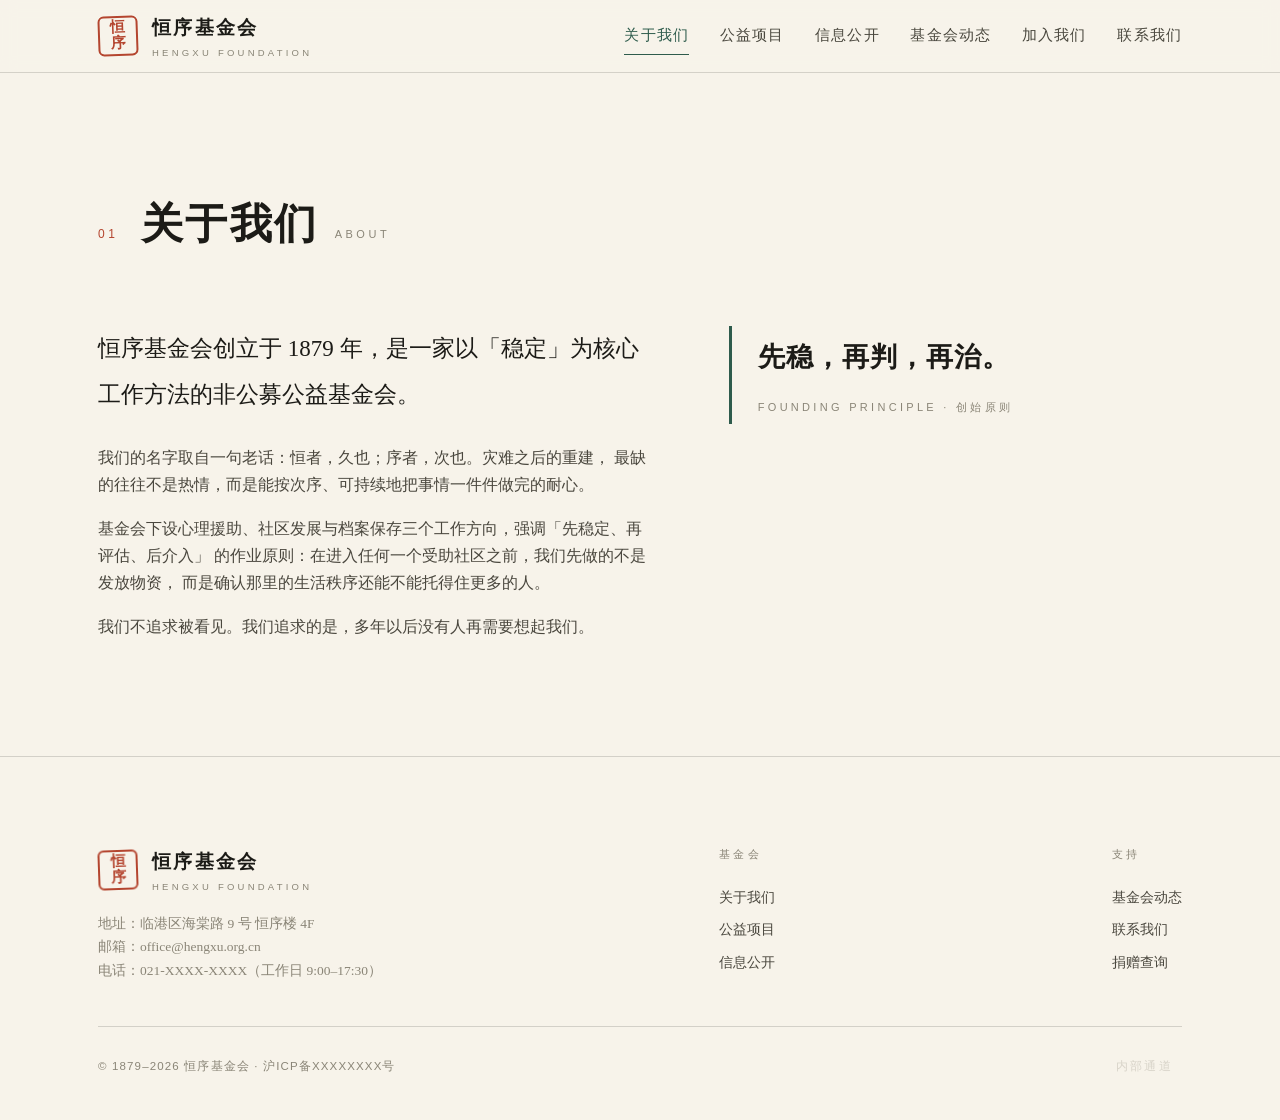
==== about.html @ d423c6a9 "surface: split legacy SPA into six standalone pages + shared main.js - index/about/programs/disclosu" ====
<!DOCTYPE html>
<html lang="zh-CN">
<head>
<meta charset="utf-8">
<meta name="viewport" content="width=device-width, initial-scale=1.0">
<title>关于我们 · 恒序基金会</title>
<link rel="stylesheet" href="assets/style.css">
</head>
<body>
<header class="site-head">
  <div class="wrap head-in">
    <a class="brand" href="index.html">
      <span class="seal">恒<br>序</span>
      <span class="brand-name">恒序基金会<span class="brand-en">HENGXU FOUNDATION</span></span>
    </a>
    <nav class="nav">
      <a href="about.html">关于我们</a>
      <a href="programs.html">公益项目</a>
      <a href="disclosure.html">信息公开</a>
      <a href="news.html">基金会动态</a>
      <a href="join.html">加入我们</a>
      <a href="#contact">联系我们</a>
    </nav>
  </div>
</header>
<main>
<section class="block" id="about">
  <div class="wrap">
    <div class="sec-head">
      <span class="sec-no">01</span>
      <h2 class="sec-title">关于我们<small>ABOUT</small></h2>
    </div>
    <div class="about-grid">
      <div>
        <p class="about-lede">
          恒序基金会创立于 1879 年，是一家以「稳定」为核心工作方法的非公募公益基金会。
        </p>
        <div class="about-body">
          <p>
            我们的名字取自一句老话：恒者，久也；序者，次也。灾难之后的重建，
            最缺的往往不是热情，而是能按次序、可持续地把事情一件件做完的耐心。
          </p>
          <p>
            基金会下设心理援助、社区发展与档案保存三个工作方向，强调「先稳定、再评估、后介入」
            的作业原则：在进入任何一个受助社区之前，我们先做的不是发放物资，
            而是确认那里的生活秩序还能不能托得住更多的人。
          </p>
          <p>
            我们不追求被看见。我们追求的是，多年以后没有人再需要想起我们。
          </p>
        </div>
      </div>
      <div class="motto">
        先稳，再判，再治。
        <small>FOUNDING PRINCIPLE · 创始原则</small>
      </div>
    </div>
  </div>
</section>
</main>

<footer class="site-foot" id="contact">
  <div class="wrap">
    <div class="foot-grid">
      <div class="foot-brand">
        <a class="brand" href="index.html">
          <span class="seal">恒<br>序</span>
          <span class="brand-name">恒序基金会<span class="brand-en">HENGXU FOUNDATION</span></span>
        </a>
        <p>地址：临港区海棠路 9 号 恒序楼 4F<br>邮箱：office@hengxu.org.cn<br>电话：021-XXXX-XXXX（工作日 9:00–17:30）</p>
      </div>
      <div class="foot-col">
        <h5>基金会</h5>
        <a href="about.html">关于我们</a>
        <a href="programs.html">公益项目</a>
        <a href="disclosure.html">信息公开</a>
      </div>
      <div class="foot-col">
        <h5>支持</h5>
        <a href="news.html">基金会动态</a>
        <a href="#contact">联系我们</a>
        <a href="disclosure.html">捐赠查询</a>
      </div>
    </div>
    <div class="foot-base">
      <span>© 1879–2026 恒序基金会 · 沪ICP备XXXXXXXX号</span>
      <span class="backdoor" id="backdoor" title="">内部通道</span>
    </div>
  </div>
</footer>
<script src="assets/bbs-data.js"></script>
<script src="assets/main.js"></script>
</body>
</html>
---- assets/style.css ----
/* ============ 表页面公共样式：恒序基金会 ============ */
:root{
  --paper:#F7F3EA;
  --paper-dim:#EFE9DC;
  --ink:#1C1B17;
  --ink-soft:#4A473E;
  --muted:#8A8577;
  --pine:#2E5B4C;
  --pine-deep:#1F4036;
  --cinnabar:#B4452F;
  --hairline:rgba(28,27,23,.16);
  --serif:"Noto Serif SC","Songti SC","STSong","SimSun",serif;
  --sans:-apple-system,"PingFang SC","Microsoft YaHei","Helvetica Neue",sans-serif;
}
*{margin:0;padding:0;box-sizing:border-box}
html{scroll-behavior:smooth}
body{background:var(--paper);color:var(--ink);font-family:var(--serif);-webkit-font-smoothing:antialiased;line-height:1.75}
::selection{background:var(--pine);color:var(--paper)}
a{color:inherit;text-decoration:none}
.wrap{max-width:1180px;margin:0 auto;padding:0 clamp(20px,4vw,48px)}

/* 顶部 */
.site-head{border-bottom:1px solid var(--hairline);position:sticky;top:0;background:rgba(247,243,234,.92);backdrop-filter:blur(8px);z-index:50}
.head-in{display:flex;align-items:center;justify-content:space-between;height:72px}
.brand{display:flex;align-items:center;gap:14px}
.seal{width:40px;height:40px;flex:none;border:2px solid var(--cinnabar);border-radius:6px;display:grid;place-items:center;color:var(--cinnabar);font-weight:700;font-size:15px;line-height:1.05;transform:rotate(-2deg)}
.brand-name{font-size:19px;font-weight:700;letter-spacing:.12em}
.brand-en{display:block;font-family:var(--sans);font-size:9.5px;letter-spacing:.34em;color:var(--muted);font-weight:400;margin-top:1px}
.nav{display:flex;gap:clamp(14px,2.4vw,32px);font-size:14.5px;letter-spacing:.08em}
.nav a{position:relative;padding:4px 0;color:var(--ink-soft);transition:color .25s}
.nav a:hover,.nav a.on{color:var(--pine)}
.nav a::after{content:"";position:absolute;left:0;bottom:-2px;width:0;height:1px;background:var(--pine);transition:width .3s}
.nav a:hover::after,.nav a.on::after{width:100%}
@media(max-width:820px){.nav{display:none}}

/* Hero */
.hero{padding:clamp(72px,11vw,150px) 0 clamp(56px,8vw,110px);border-bottom:1px solid var(--hairline)}
.eyebrow{font-family:var(--sans);font-size:11.5px;letter-spacing:.42em;color:var(--pine);display:flex;align-items:center;gap:14px;margin-bottom:34px;font-weight:500}
.eyebrow::before{content:"";width:42px;height:1px;background:var(--pine)}
.hero h1{font-size:clamp(38px,7.2vw,88px);font-weight:700;line-height:1.28;letter-spacing:.02em;max-width:16em}
.hero h1 em{font-style:normal;color:var(--pine)}
.hero-sub{margin-top:38px;max-width:34em;color:var(--ink-soft);font-size:clamp(15px,1.5vw,17.5px)}
.hero-meta{margin-top:56px;display:flex;gap:clamp(28px,6vw,88px);flex-wrap:wrap;border-top:1px solid var(--hairline);padding-top:30px}
.stat b{display:block;font-size:clamp(26px,3.2vw,40px);font-weight:700;letter-spacing:.02em}
.stat b small{font-size:.5em;font-weight:400}
.stat span{font-family:var(--sans);font-size:12px;letter-spacing:.22em;color:var(--muted)}

/* 章节 */
section.block{padding:clamp(64px,9vw,120px) 0;border-bottom:1px solid var(--hairline)}
.sec-head{display:flex;align-items:baseline;gap:22px;margin-bottom:clamp(36px,5vw,64px)}
.sec-no{font-family:var(--sans);font-size:12px;letter-spacing:.3em;color:var(--cinnabar)}
.sec-title{font-size:clamp(26px,3.6vw,42px);font-weight:700;letter-spacing:.06em}
.sec-title small{font-family:var(--sans);font-size:11px;letter-spacing:.32em;color:var(--muted);margin-left:16px;font-weight:400}

/* 关于 */
.about-grid{display:grid;grid-template-columns:1.1fr .9fr;gap:clamp(32px,6vw,90px)}
@media(max-width:820px){.about-grid{grid-template-columns:1fr}}
.about-lede{font-size:clamp(18px,2.1vw,23px);line-height:2;font-weight:500}
.about-body{margin-top:26px;color:var(--ink-soft);font-size:15.5px}
.about-body p+p{margin-top:1.1em}
.motto{border-left:3px solid var(--pine);padding:6px 0 6px 26px;font-size:clamp(20px,2.4vw,27px);font-weight:700;line-height:1.9;letter-spacing:.04em;align-self:start;position:sticky;top:110px}
.motto small{display:block;font-family:var(--sans);font-weight:400;font-size:11px;letter-spacing:.3em;color:var(--muted);margin-top:14px}

/* 项目 */
.prog{border-top:1px solid var(--hairline)}
.prog-row{display:grid;grid-template-columns:90px 1fr 1.2fr auto;gap:clamp(18px,4vw,56px);align-items:baseline;padding:clamp(26px,3.6vw,42px) 0;border-bottom:1px solid var(--hairline);transition:background .3s}
.prog-row:hover{background:var(--paper-dim)}
.prog-idx{font-family:var(--sans);font-size:12px;letter-spacing:.2em;color:var(--muted)}
.prog-name{font-size:clamp(20px,2.6vw,30px);font-weight:700;letter-spacing:.04em}
.prog-name small{display:block;font-family:var(--sans);font-size:10.5px;letter-spacing:.26em;color:var(--pine);font-weight:500;margin-top:6px}
.prog-desc{color:var(--ink-soft);font-size:15px;max-width:38em}
.prog-tag{font-family:var(--sans);font-size:11px;letter-spacing:.18em;color:var(--cinnabar);white-space:nowrap}
@media(max-width:820px){.prog-row{grid-template-columns:1fr;gap:10px}}

/* 信息披露 */
.disc-grid{display:grid;grid-template-columns:repeat(3,1fr);gap:1px;background:var(--hairline);border:1px solid var(--hairline)}
@media(max-width:820px){.disc-grid{grid-template-columns:1fr}}
.disc{background:var(--paper);padding:clamp(28px,3.4vw,44px)}
.disc h4{font-size:18px;letter-spacing:.06em;margin-bottom:14px}
.disc h4::before{content:"—";color:var(--cinnabar);margin-right:10px}
.disc p{font-size:14px;color:var(--ink-soft)}
.disc .yr{font-family:var(--sans);font-size:11px;letter-spacing:.26em;color:var(--muted);display:block;margin-bottom:16px}

/* 动态 */
.news-item{display:grid;grid-template-columns:150px 1fr;gap:clamp(16px,3vw,48px);padding:22px 0;border-bottom:1px solid var(--hairline);align-items:baseline}
.news-item time{font-family:var(--sans);font-size:12.5px;letter-spacing:.14em;color:var(--muted)}
.news-item h4{font-size:16.5px;font-weight:500;transition:color .25s}
.news-item:hover h4{color:var(--pine)}
.news-item h4::after{content:"→";margin-left:12px;color:var(--cinnabar);font-size:14px;opacity:0;transition:opacity .25s}
.news-item:hover h4::after{opacity:1}
.news-item p{grid-column:2;font-size:13.5px;color:var(--muted);margin-top:6px}

/* 内页头 */
.page-head{padding:clamp(56px,8vw,100px) 0 clamp(36px,5vw,60px);border-bottom:1px solid var(--hairline)}
.page-head h1{font-size:clamp(32px,5vw,58px);font-weight:700;letter-spacing:.04em;margin-top:26px}
.page-head .lead{margin-top:22px;max-width:36em;color:var(--ink-soft);font-size:clamp(15px,1.5vw,17px)}

/* 表格 */
.tbl{width:100%;border-collapse:collapse;font-size:14.5px}
.tbl th{font-family:var(--sans);font-size:11.5px;letter-spacing:.22em;color:var(--muted);font-weight:500;text-align:left;padding:12px 14px;border-bottom:1px solid var(--ink)}
.tbl td{padding:14px;border-bottom:1px solid var(--hairline);color:var(--ink-soft)}
.tbl td:first-child{color:var(--ink)}
.tbl tr:hover td{background:var(--paper-dim)}
.tbl .dl{color:var(--pine);cursor:pointer;white-space:nowrap}
.tbl .dl:hover{text-decoration:underline}

/* 时间线 */
.tl{border-left:2px solid var(--pine);margin-left:8px;padding-left:34px}
.tl-item{position:relative;padding-bottom:34px}
.tl-item::before{content:"";position:absolute;left:-42px;top:8px;width:12px;height:12px;background:var(--paper);border:2px solid var(--cinnabar);border-radius:50%}
.tl-item .yr{font-family:var(--sans);font-size:12px;letter-spacing:.26em;color:var(--cinnabar)}
.tl-item h4{font-size:18px;margin:6px 0}
.tl-item p{font-size:14px;color:var(--ink-soft);max-width:44em}

/* 加入我们 */
.join-grid{display:grid;grid-template-columns:repeat(3,1fr);gap:1px;background:var(--hairline);border:1px solid var(--hairline)}
@media(max-width:900px){.join-grid{grid-template-columns:1fr}}
.join-card{background:var(--paper);padding:clamp(28px,3.4vw,44px);display:flex;flex-direction:column}
.join-card h4{font-size:21px;letter-spacing:.05em;margin-bottom:4px}
.join-card .jc-en{font-family:var(--sans);font-size:10.5px;letter-spacing:.3em;color:var(--pine);margin-bottom:18px}
.join-card ul{list-style:none;font-size:14px;color:var(--ink-soft);flex:1}
.join-card li{padding:7px 0 7px 18px;position:relative;border-bottom:1px dashed var(--hairline)}
.join-card li::before{content:"·";position:absolute;left:2px;color:var(--cinnabar);font-weight:700}
.req-list{list-style:none;font-size:15px}
.req-list li{padding:12px 0 12px 26px;position:relative;border-bottom:1px dashed var(--hairline);color:var(--ink-soft)}
.req-list li::before{content:"—";position:absolute;left:0;color:var(--pine)}
.form{background:var(--paper-dim);border:1px solid var(--hairline);padding:clamp(28px,4vw,52px)}
.f-row{display:grid;grid-template-columns:1fr 1fr;gap:22px}
@media(max-width:700px){.f-row{grid-template-columns:1fr}}
.f-field{margin-bottom:22px}
.f-field label{display:block;font-family:var(--sans);font-size:11px;letter-spacing:.26em;color:var(--ink-soft);margin-bottom:8px}
.f-field input,.f-field select,.f-field textarea{width:100%;background:var(--paper);border:1px solid var(--hairline);font-family:var(--serif);font-size:15px;padding:11px 14px;color:var(--ink);outline:none}
.f-field input:focus,.f-field select:focus,.f-field textarea:focus{border-color:var(--pine)}
.f-btn{background:var(--ink);color:var(--paper);border:none;font-family:var(--serif);font-size:15px;letter-spacing:.4em;padding:14px 56px;cursor:pointer;transition:background .25s}
.f-btn:hover{background:var(--pine-deep)}
.f-done{display:none;padding:clamp(30px,4vw,50px);text-align:center}
.f-done h3{font-size:24px;letter-spacing:.1em;margin-bottom:16px;color:var(--pine)}
.f-done p{color:var(--ink-soft);font-size:15px}
.f-done .quiet{margin-top:18px;font-size:13px;color:var(--muted)}

/* CTA 横幅 */
.cta-band{padding:clamp(64px,9vw,110px) 0;text-align:center;border-bottom:1px solid var(--hairline);background:var(--paper-dim)}
.cta-band h2{font-size:clamp(24px,3.6vw,40px);font-weight:700;letter-spacing:.06em}
.cta-band p{margin:18px auto 34px;color:var(--ink-soft);max-width:30em;font-size:15px}
.cta-link{display:inline-block;border:1px solid var(--ink);padding:14px 58px;font-size:14.5px;letter-spacing:.34em;transition:all .25s}
.cta-link:hover{background:var(--pine-deep);border-color:var(--pine-deep);color:var(--paper)}

/* 页脚 */
.site-foot{padding:clamp(48px,7vw,88px) 0 40px}
.foot-grid{display:flex;justify-content:space-between;gap:40px;flex-wrap:wrap;padding-bottom:44px;border-bottom:1px solid var(--hairline)}
.foot-brand{max-width:300px}
.foot-brand p{font-size:13.5px;color:var(--muted);margin-top:16px}
.foot-col h5{font-family:var(--sans);font-size:11px;letter-spacing:.3em;color:var(--muted);margin-bottom:18px;font-weight:500}
.foot-col a{display:block;font-size:14px;color:var(--ink-soft);padding:4px 0;transition:color .25s}
.foot-col a:hover{color:var(--pine)}
.foot-base{display:flex;justify-content:space-between;align-items:center;flex-wrap:wrap;gap:12px;padding-top:26px;font-family:var(--sans);font-size:11.5px;letter-spacing:.1em;color:var(--muted)}
.backdoor{opacity:.28;transition:opacity .3s;letter-spacing:.2em;cursor:pointer;border:1px solid transparent;padding:2px 8px}
.backdoor:hover{opacity:.85;color:var(--pine)}

/* 登录弹窗 */
.modal-mask{position:fixed;inset:0;background:rgba(28,27,23,.55);backdrop-filter:blur(4px);display:none;place-items:center;z-index:900}
.modal-mask.on{display:grid}
.modal{width:min(420px,92vw);background:var(--paper);border:1px solid var(--ink);padding:40px 38px 34px;position:relative;box-shadow:8px 8px 0 rgba(28,27,23,.9);animation:mIn .28s ease-out}
@keyframes mIn{from{transform:translateY(14px);opacity:0}to{transform:none;opacity:1}}
.modal.shake{animation:shk .4s}
@keyframes shk{0%,100%{transform:translateX(0)}20%,60%{transform:translateX(-9px)}40%,80%{transform:translateX(9px)}}
.modal h3{font-size:20px;letter-spacing:.14em;display:flex;align-items:center;gap:12px}
.modal h3 .dot{width:8px;height:8px;background:var(--cinnabar);border-radius:50%}
.modal .m-sub{font-family:var(--sans);font-size:11px;letter-spacing:.28em;color:var(--muted);margin:8px 0 26px}
.m-field{margin-bottom:18px}
.m-field label{display:block;font-family:var(--sans);font-size:11px;letter-spacing:.26em;color:var(--ink-soft);margin-bottom:8px}
.m-field input{width:100%;background:transparent;border:none;border-bottom:1px solid var(--ink);font-family:var(--sans);font-size:15px;padding:8px 2px;color:var(--ink);outline:none;letter-spacing:.06em}
.m-field input:focus{border-bottom:2px solid var(--pine)}
.m-err{display:none;font-family:var(--sans);font-size:12px;color:var(--cinnabar);letter-spacing:.08em;margin:4px 0 10px}
.m-err.on{display:block}
.m-btn{width:100%;margin-top:10px;background:var(--ink);color:var(--paper);border:none;font-family:var(--serif);font-size:15px;letter-spacing:.4em;padding:13px 0;cursor:pointer;transition:background .25s}
.m-btn:hover{background:var(--pine-deep)}
.m-close{position:absolute;top:14px;right:16px;font-family:var(--sans);font-size:18px;color:var(--muted);cursor:pointer;background:none;border:none}
.m-close:hover{color:var(--ink)}

/* 404 覆盖层 */
.page-404{position:fixed;inset:0;z-index:800;background:var(--paper);display:none;place-items:center;text-align:center;padding:80px 20px}
.page-404.on{display:grid}
.page-404 .code{font-size:clamp(90px,18vw,200px);font-weight:700;line-height:1;color:transparent;-webkit-text-stroke:1.5px var(--ink);letter-spacing:.04em}
.page-404 h2{font-size:clamp(18px,2.4vw,26px);margin:28px 0 12px;letter-spacing:.1em}
.page-404 p{color:var(--muted);font-size:14.5px;font-family:var(--sans);letter-spacing:.06em}
.page-404 .home-link{display:inline-block;margin-top:36px;border:1px solid var(--ink);padding:12px 42px;font-size:14px;letter-spacing:.3em;transition:all .25s}
.page-404 .home-link:hover{background:var(--ink);color:var(--paper)}

/* ===== 补缺：与旧内联样式对齐 ===== */
.seal{font-family:var(--serif);letter-spacing:0}
.prog-row{cursor:default}

/* 首页四版块速览 teaser */
.disc-grid-4{grid-template-columns:repeat(4,1fr)}
@media(max-width:960px){.disc-grid-4{grid-template-columns:repeat(2,1fr)}}
@media(max-width:820px){.disc-grid-4{grid-template-columns:1fr}}

/* 加入我们页 */
.join-grid{margin-top:clamp(40px,5vw,64px)}
.join-note{margin-top:clamp(40px,5vw,64px);font-size:15px;color:var(--ink-soft);max-width:44em}
.join-note b{color:var(--ink)}
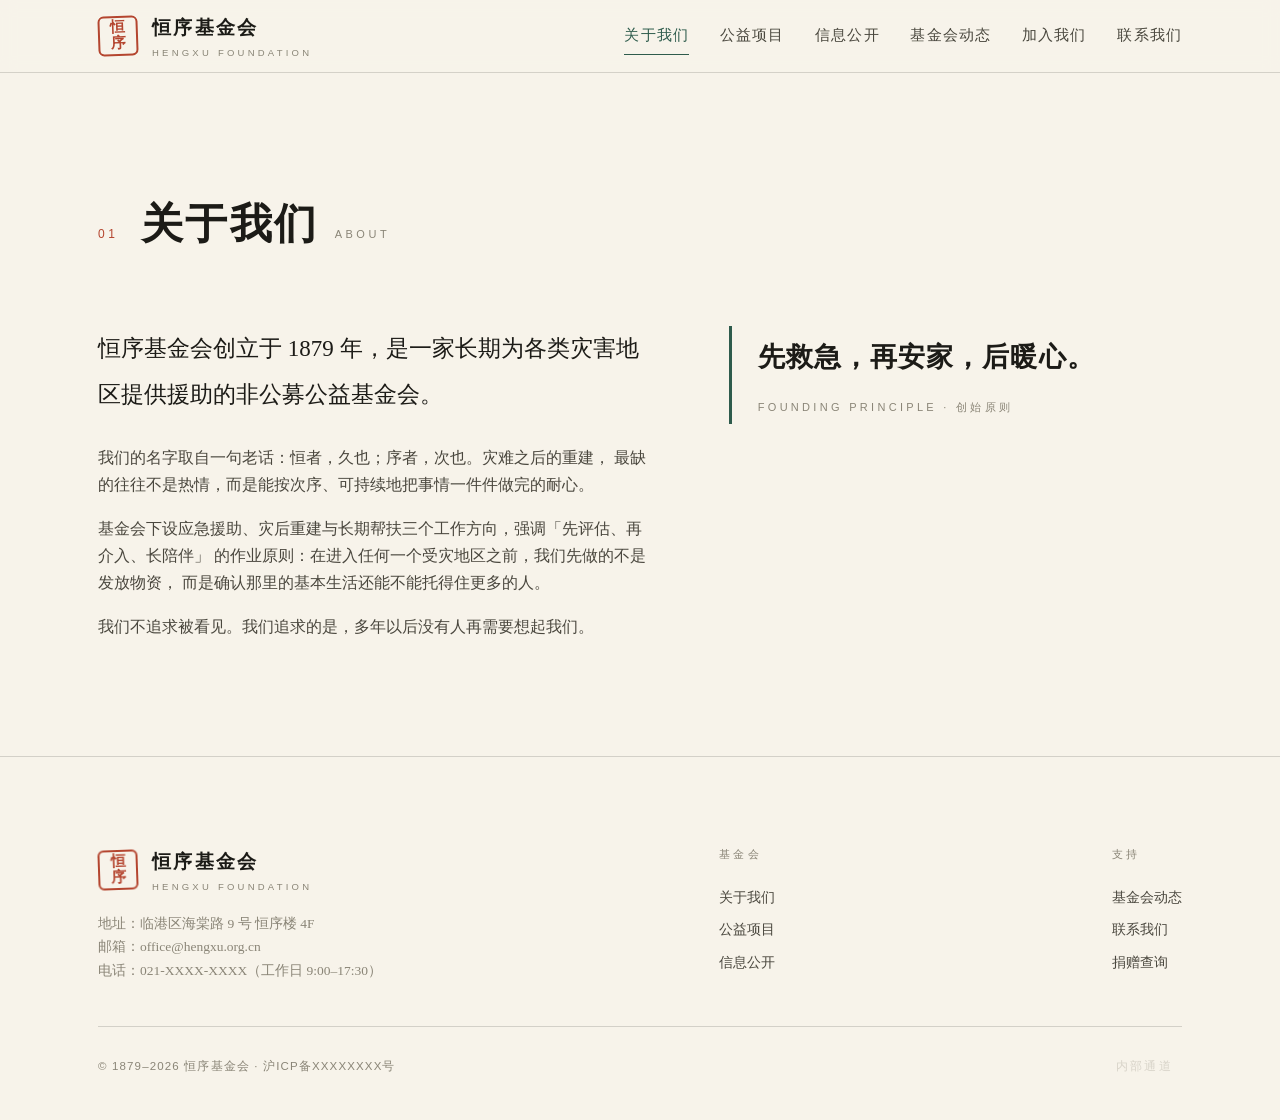
==== commit 7b1cae7d: "surface copy: 去除MSB双关与专属词汇，定位改为灾害地区援助" ====
--- a/about.html
+++ b/about.html
@@ -33,7 +33,7 @@
     <div class="about-grid">
       <div>
         <p class="about-lede">
-          恒序基金会创立于 1879 年，是一家以「稳定」为核心工作方法的非公募公益基金会。
+          恒序基金会创立于 1879 年，是一家长期为各类灾害地区提供援助的非公募公益基金会。
         </p>
         <div class="about-body">
           <p>
@@ -41,9 +41,9 @@
             最缺的往往不是热情，而是能按次序、可持续地把事情一件件做完的耐心。
           </p>
           <p>
-            基金会下设心理援助、社区发展与档案保存三个工作方向，强调「先稳定、再评估、后介入」
-            的作业原则：在进入任何一个受助社区之前，我们先做的不是发放物资，
-            而是确认那里的生活秩序还能不能托得住更多的人。
+            基金会下设应急援助、灾后重建与长期帮扶三个工作方向，强调「先评估、再介入、长陪伴」
+            的作业原则：在进入任何一个受灾地区之前，我们先做的不是发放物资，
+            而是确认那里的基本生活还能不能托得住更多的人。
           </p>
           <p>
             我们不追求被看见。我们追求的是，多年以后没有人再需要想起我们。
@@ -51,7 +51,7 @@
         </div>
       </div>
       <div class="motto">
-        先稳，再判，再治。
+        先救急，再安家，后暖心。
         <small>FOUNDING PRINCIPLE · 创始原则</small>
       </div>
     </div>
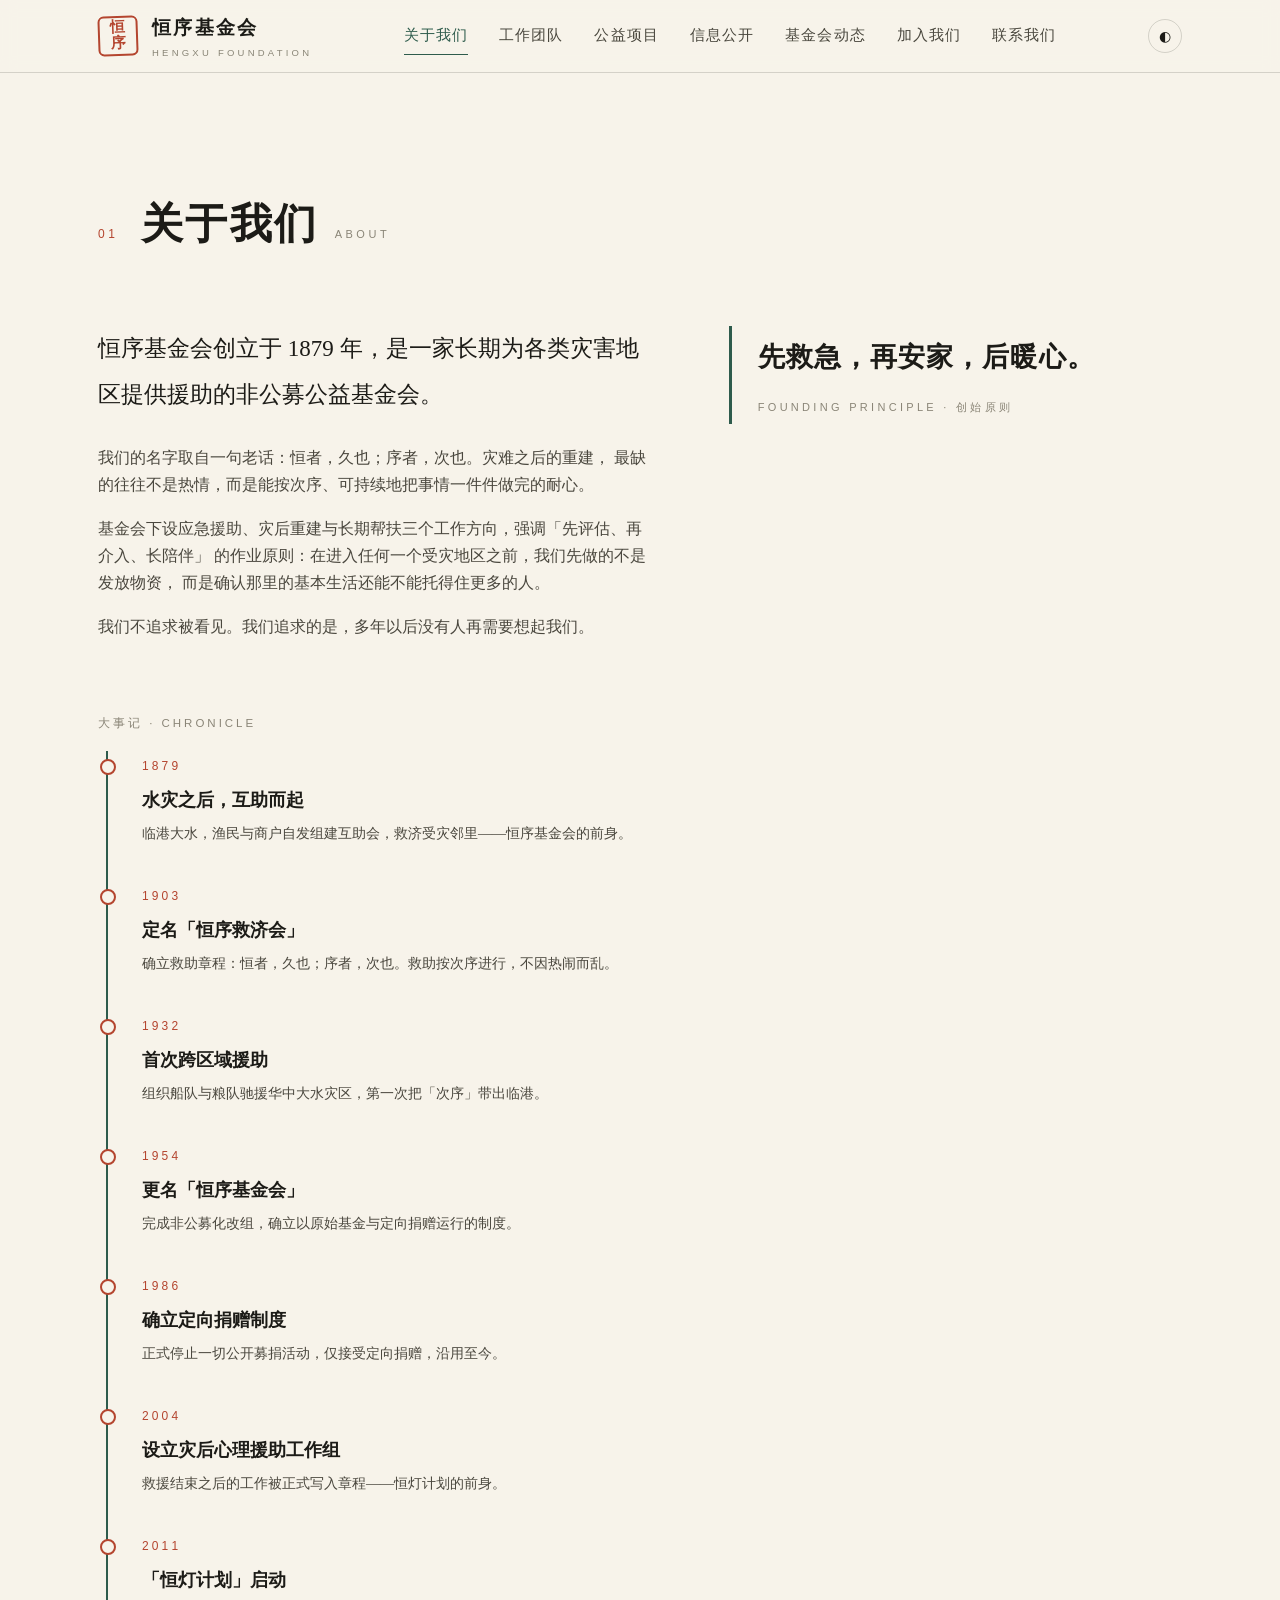
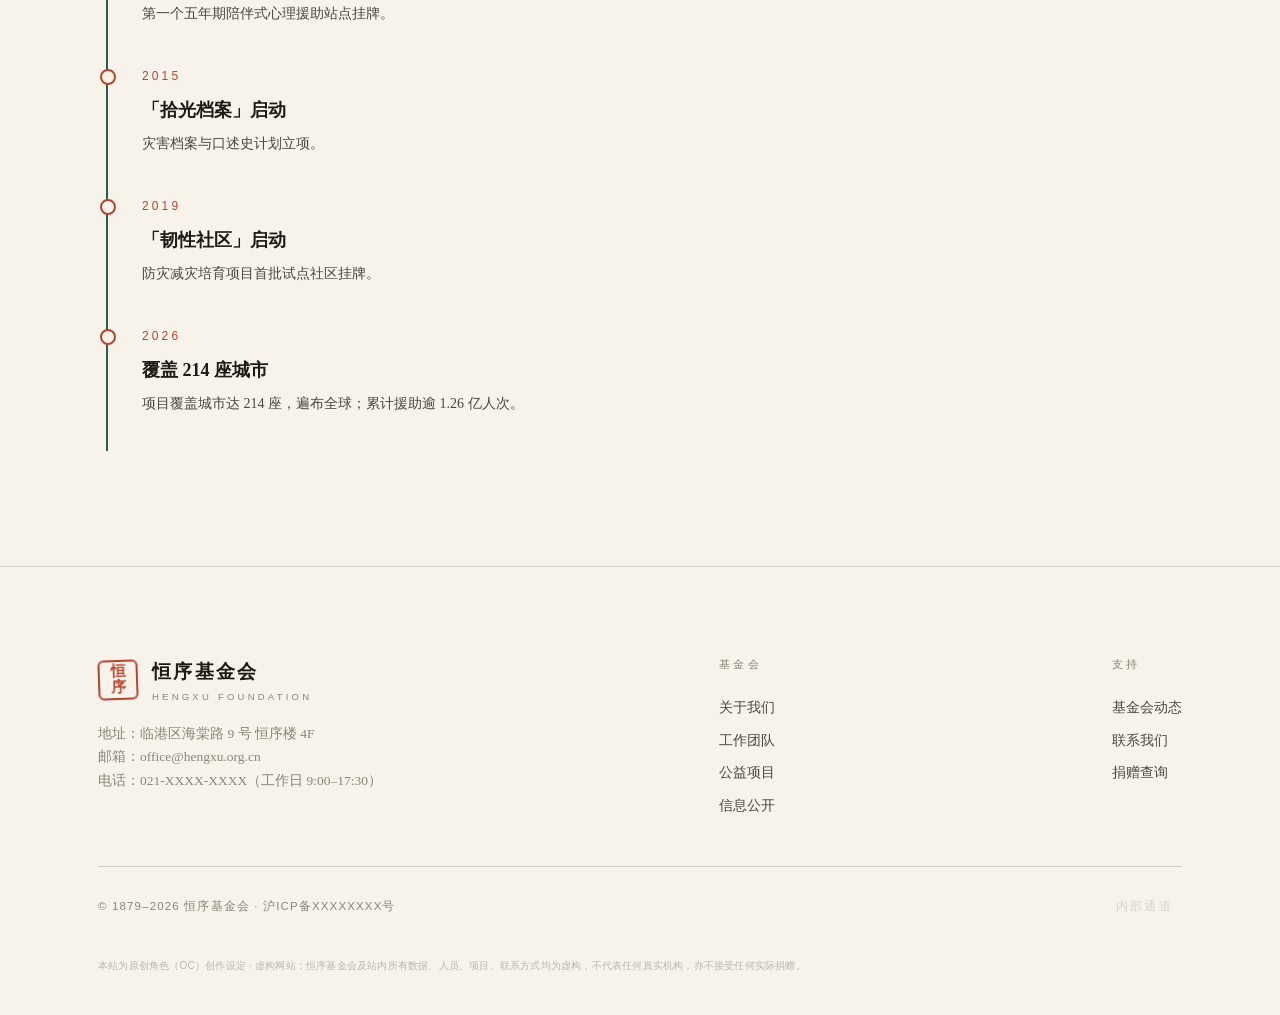
==== commit 595ea503: "多页重构+万帖论坛+管理员后台+主题切换+移动端适配+OC免责声明（攒批一次推）" ====
--- a/about.html
+++ b/about.html
@@ -4,6 +4,7 @@
 <meta charset="utf-8">
 <meta name="viewport" content="width=device-width, initial-scale=1.0">
 <title>关于我们 · 恒序基金会</title>
+<link rel="icon" href="assets/favicon.svg" type="image/svg+xml">
 <link rel="stylesheet" href="assets/style.css">
 </head>
 <body>
@@ -15,6 +16,7 @@
     </a>
     <nav class="nav">
       <a href="about.html">关于我们</a>
+      <a href="team.html">工作团队</a>
       <a href="programs.html">公益项目</a>
       <a href="disclosure.html">信息公开</a>
       <a href="news.html">基金会动态</a>
@@ -55,6 +57,10 @@
         <small>FOUNDING PRINCIPLE · 创始原则</small>
       </div>
     </div>
+    <div class="sub-sec">
+      <h3>大事记 · CHRONICLE</h3>
+      <div class="tl" id="tlBox"></div>
+    </div>
   </div>
 </section>
 </main>
@@ -72,6 +78,7 @@
       <div class="foot-col">
         <h5>基金会</h5>
         <a href="about.html">关于我们</a>
+      <a href="team.html">工作团队</a>
         <a href="programs.html">公益项目</a>
         <a href="disclosure.html">信息公开</a>
       </div>
@@ -86,9 +93,19 @@
       <span>© 1879–2026 恒序基金会 · 沪ICP备XXXXXXXX号</span>
       <span class="backdoor" id="backdoor" title="">内部通道</span>
     </div>
+    <div class="oc-disclaimer">本站为原创角色（OC）创作设定 · 虚构网站：恒序基金会及站内所有数据、人员、项目、联系方式均为虚构，不代表任何真实机构，亦不接受任何实际捐赠。</div>
   </div>
 </footer>
 <script src="assets/bbs-data.js"></script>
+<script src="assets/site-data.js"></script>
 <script src="assets/main.js"></script>
+<script src="assets/i18n.js"></script>
+<script src="assets/hx-ui.js"></script>
 </body>
 </html>
+
+<!-- ============================================================
+  OC 免责声明：本页面为原创角色（OC）创作项目的虚构网站组成部分。
+  恒序基金会、万界稳定局及站内所有数据、人物、组织、事件均为虚构，
+  不代表任何真实机构，亦不接受任何实际捐赠。仅供创作交流与非商业演示。
+============================================================ -->
--- a/assets/style.css
+++ b/assets/style.css
@@ -9,6 +9,7 @@
   --pine-deep:#1F4036;
   --cinnabar:#B4452F;
   --hairline:rgba(28,27,23,.16);
+  --head-bg:rgba(247,243,234,.92);
   --serif:"Noto Serif SC","Songti SC","STSong","SimSun",serif;
   --sans:-apple-system,"PingFang SC","Microsoft YaHei","Helvetica Neue",sans-serif;
 }
@@ -20,7 +21,7 @@
 .wrap{max-width:1180px;margin:0 auto;padding:0 clamp(20px,4vw,48px)}
 
 /* 顶部 */
-.site-head{border-bottom:1px solid var(--hairline);position:sticky;top:0;background:rgba(247,243,234,.92);backdrop-filter:blur(8px);z-index:50}
+.site-head{border-bottom:1px solid var(--hairline);position:sticky;top:0;background:var(--head-bg);backdrop-filter:blur(8px);z-index:50}
 .head-in{display:flex;align-items:center;justify-content:space-between;height:72px}
 .brand{display:flex;align-items:center;gap:14px}
 .seal{width:40px;height:40px;flex:none;border:2px solid var(--cinnabar);border-radius:6px;display:grid;place-items:center;color:var(--cinnabar);font-weight:700;font-size:15px;line-height:1.05;transform:rotate(-2deg)}
@@ -31,7 +32,18 @@
 .nav a:hover,.nav a.on{color:var(--pine)}
 .nav a::after{content:"";position:absolute;left:0;bottom:-2px;width:0;height:1px;background:var(--pine);transition:width .3s}
 .nav a:hover::after,.nav a.on::after{width:100%}
-@media(max-width:820px){.nav{display:none}}
+@media(max-width:820px){
+  .nav{position:fixed;top:72px;left:0;right:0;background:var(--paper);border-bottom:1px solid var(--hairline);display:flex;flex-direction:column;padding:8px clamp(20px,4vw,48px) 18px;transform:translateY(-10px);opacity:0;pointer-events:none;transition:transform .22s,opacity .22s;z-index:49}
+  .nav.open{transform:none;opacity:1;pointer-events:auto}
+  .nav a{padding:12px 0;border-bottom:1px dashed var(--hairline);font-size:15px}
+  .nav a:last-child{border-bottom:none}
+}
+.menu-btn{display:none;background:none;border:1px solid var(--hairline);border-radius:6px;width:38px;height:38px;cursor:pointer;flex:none;padding:0;place-items:center}
+.menu-btn span{display:block;width:16px;height:1.6px;background:var(--ink);margin:2px 0;transition:all .25s}
+.menu-btn.x span:nth-child(1){transform:translateY(5.6px) rotate(45deg)}
+.menu-btn.x span:nth-child(2){opacity:0}
+.menu-btn.x span:nth-child(3){transform:translateY(-5.6px) rotate(-45deg)}
+@media(max-width:820px){.menu-btn{display:grid}}
 
 /* Hero */
 .hero{padding:clamp(72px,11vw,150px) 0 clamp(56px,8vw,110px);border-bottom:1px solid var(--hairline)}
@@ -200,3 +212,84 @@
 .join-grid{margin-top:clamp(40px,5vw,64px)}
 .join-note{margin-top:clamp(40px,5vw,64px);font-size:15px;color:var(--ink-soft);max-width:44em}
 .join-note b{color:var(--ink)}
+
+/* ===== 详情页与信息公开扩展（2026-09 增补） ===== */
+a.prog-row,a.news-item{text-decoration:none;color:inherit}
+.prog-row .prog-name::after{content:"→";margin-left:12px;color:var(--cinnabar);font-size:.6em;opacity:0;transition:opacity .25s}
+.prog-row:hover .prog-name::after{opacity:1}
+.back-link{display:inline-block;font-family:var(--sans);font-size:11.5px;letter-spacing:.22em;color:var(--pine);margin-top:clamp(28px,4vw,44px);text-decoration:none}
+.back-link:hover{text-decoration:underline}
+.sub-sec{margin-top:clamp(44px,6vw,72px)}
+.sub-sec h3{font-family:var(--sans);font-size:11.5px;letter-spacing:.26em;color:var(--muted);font-weight:500;margin-bottom:18px}
+.page-head h1 small{display:block;font-family:var(--sans);font-size:12px;letter-spacing:.3em;color:var(--pine);font-weight:500;margin-top:14px}
+.don-hint{font-size:12.5px;color:var(--muted);margin-top:16px}
+.don-err{color:var(--cinnabar);font-size:13.5px;margin-top:16px}
+.don-result{margin-top:22px}
+
+/* ===== 工作团队（Wave 2） ===== */
+.team-grid{display:grid;grid-template-columns:repeat(2,1fr);gap:1px;background:var(--hairline);border:1px solid var(--hairline)}
+@media(max-width:900px){.team-grid{grid-template-columns:1fr}}
+.team-card{background:var(--paper);padding:clamp(28px,3.4vw,44px)}
+.team-card h4{font-size:22px;letter-spacing:.08em}
+.tc-role{font-family:var(--sans);font-size:10.5px;letter-spacing:.26em;color:var(--pine);margin:6px 0 18px}
+.team-card p{font-size:14.5px;color:var(--ink-soft);line-height:1.9}
+.team-card p + p{margin-top:12px}
+.tc-quote{color:var(--ink);font-size:14px;border-left:2px solid var(--cinnabar);padding-left:14px}
+.tc-join{background:var(--paper-dim)}
+
+/* ===== 暗色主题（Wave 3） ===== */
+[data-theme="dark"]{
+  --paper:#171613;
+  --paper-dim:#211F19;
+  --ink:#EDE7D9;
+  --ink-soft:#C9C2B3;
+  --muted:#8A8577;
+  --pine:#7BAE9B;
+  --pine-deep:#93C3B0;
+  --cinnabar:#D4694F;
+  --hairline:rgba(237,231,217,.18);
+  --head-bg:rgba(23,22,19,.92);
+}
+html{transition:background-color .3s}
+body{transition:background-color .3s,color .3s}
+
+/* 主题切换按钮 */
+.theme-btn{background:none;border:1px solid var(--hairline);color:var(--ink);font-size:14px;line-height:1;width:34px;height:34px;border-radius:50%;cursor:pointer;transition:all .25s;flex:none}
+.theme-btn:hover{border-color:var(--pine);color:var(--pine)}
+
+/* 语言选择 */
+.lang-btn{background:none;border:1px solid var(--hairline);color:var(--ink-soft);font-family:var(--sans);font-size:12px;letter-spacing:.08em;padding:7px 14px;border-radius:17px;cursor:pointer;transition:all .25s;flex:none;white-space:nowrap}
+.lang-btn:hover{border-color:var(--pine);color:var(--pine)}
+.lang-mask{position:fixed;inset:0;background:rgba(20,19,16,.5);display:none;align-items:flex-start;justify-content:center;z-index:960;padding:10vh 20px 20px}
+.lang-mask.on{display:flex}
+.lang-panel{background:var(--paper);border:1px solid var(--hairline);width:min(520px,100%);max-height:72vh;display:flex;flex-direction:column}
+.lang-search{margin:18px 18px 12px;background:var(--paper-dim);border:1px solid var(--hairline);padding:10px 14px;font-family:var(--sans);font-size:14px;color:var(--ink);outline:none}
+.lang-search:focus{border-color:var(--pine)}
+.lang-list{overflow-y:auto;padding:0 18px 18px}
+.lang-item{display:flex;justify-content:space-between;padding:9px 6px;font-size:14.5px;cursor:pointer;border-bottom:1px dashed var(--hairline);color:var(--ink-soft)}
+.lang-item:hover{color:var(--pine)}
+.lang-item .lc{font-family:var(--sans);font-size:11px;color:var(--muted)}
+.lang-item.cur{color:var(--cinnabar)}
+.lang-note{padding:0 18px 16px;font-size:12px;color:var(--muted)}
+
+/* OC 免责声明 */
+.oc-disclaimer{margin-top:38px;font-family:var(--sans);font-size:10px;line-height:1.8;color:var(--muted);opacity:.55;letter-spacing:.02em}
+
+/* ===== 移动端适配增补（Wave 3.1） ===== */
+@media(max-width:820px){
+  .motto{position:static;margin-top:34px}
+  .sub-sec{overflow-x:auto}
+  .sub-sec .tbl{min-width:520px}
+  .head-in{gap:10px}
+  .brand-name{font-size:16px;letter-spacing:.08em}
+  .brand-en{display:none}
+  .hero h1{word-break:keep-all}
+  .stat b{font-size:clamp(22px,7vw,30px)}
+  .modal{padding:30px 24px 26px}
+  .f-btn{padding:14px 34px;letter-spacing:.28em}
+  .join-note,.oc-disclaimer{font-size:10px}
+  .sec-head{margin-bottom:26px}
+  .foot-base{flex-direction:column;gap:8px;align-items:flex-start}
+  .theme-btn,.lang-btn{width:32px;height:32px;font-size:11px;padding:0}
+  .lang-btn{width:auto;padding:0 10px}
+}
